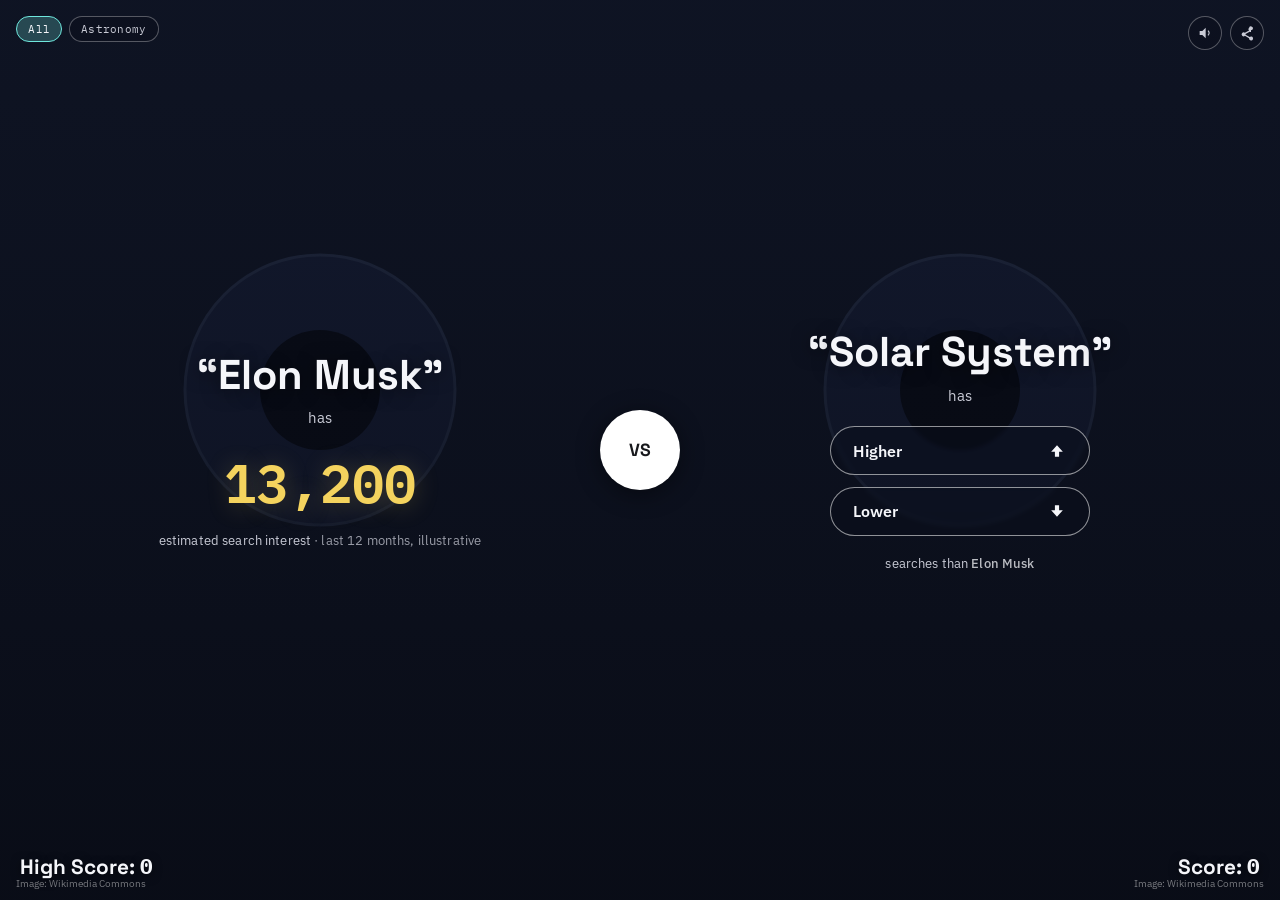
==== index.html @ abacb7c8 "Add root redirect to site/index.html for clean Pages URL" ====
<!doctype html>
<html lang="en">
<head>
<meta charset="UTF-8" />
<meta http-equiv="refresh" content="0; url=site/index.html" />
<script>location.replace("site/index.html");</script>
<title>Higher or Lower — Space Edition</title>
</head>
<body>
<p><a href="site/index.html">Continue to the game</a></p>
</body>
</html>
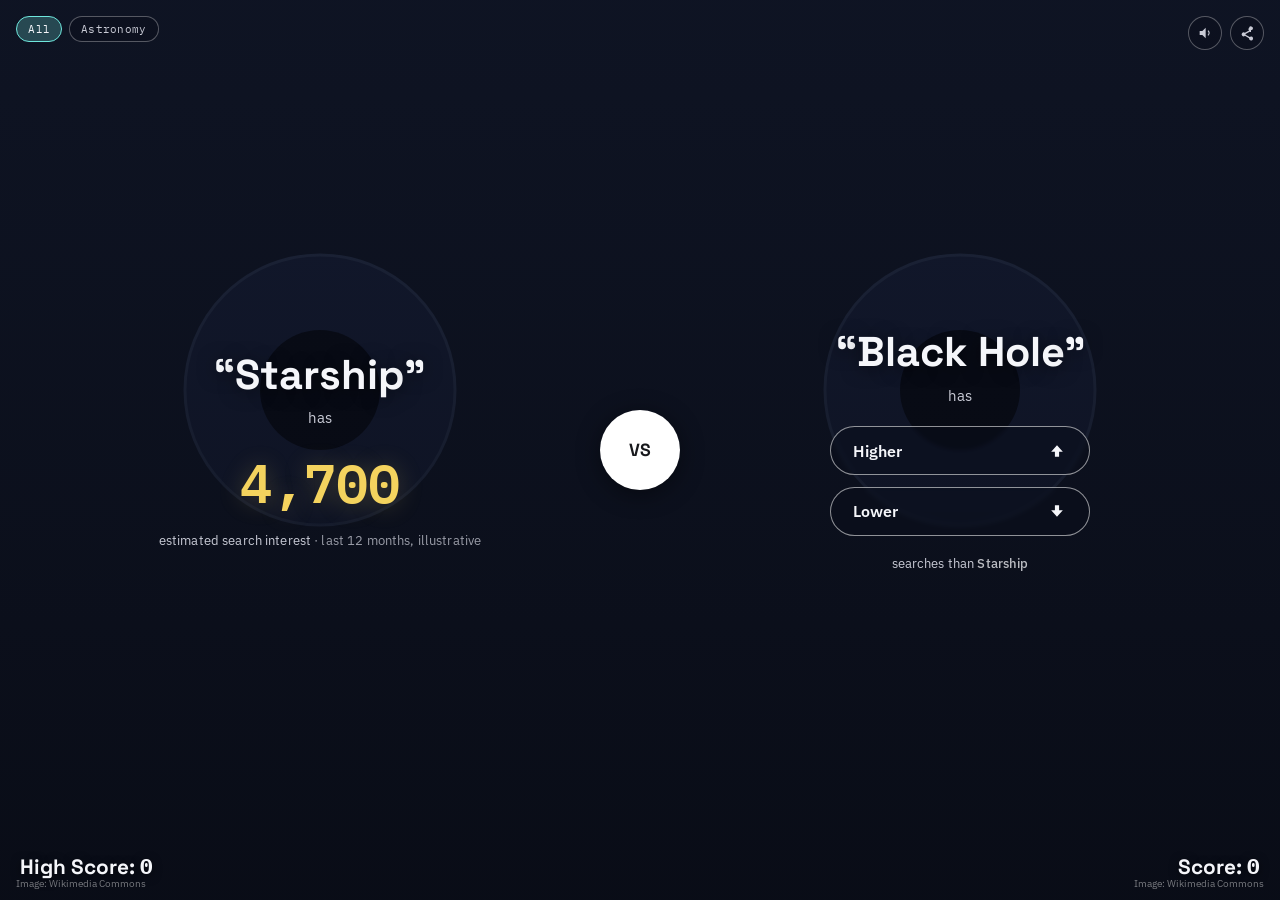
==== commit b020fdea: "fin." ====
--- a/index.html
+++ b/index.html
@@ -4,7 +4,7 @@
 <meta charset="UTF-8" />
 <meta http-equiv="refresh" content="0; url=site/index.html" />
 <script>location.replace("site/index.html");</script>
-<title>Higher or Lower — Space Edition</title>
+<title>Higher or Lower - Space Edition</title>
 </head>
 <body>
 <p><a href="site/index.html">Continue to the game</a></p>
